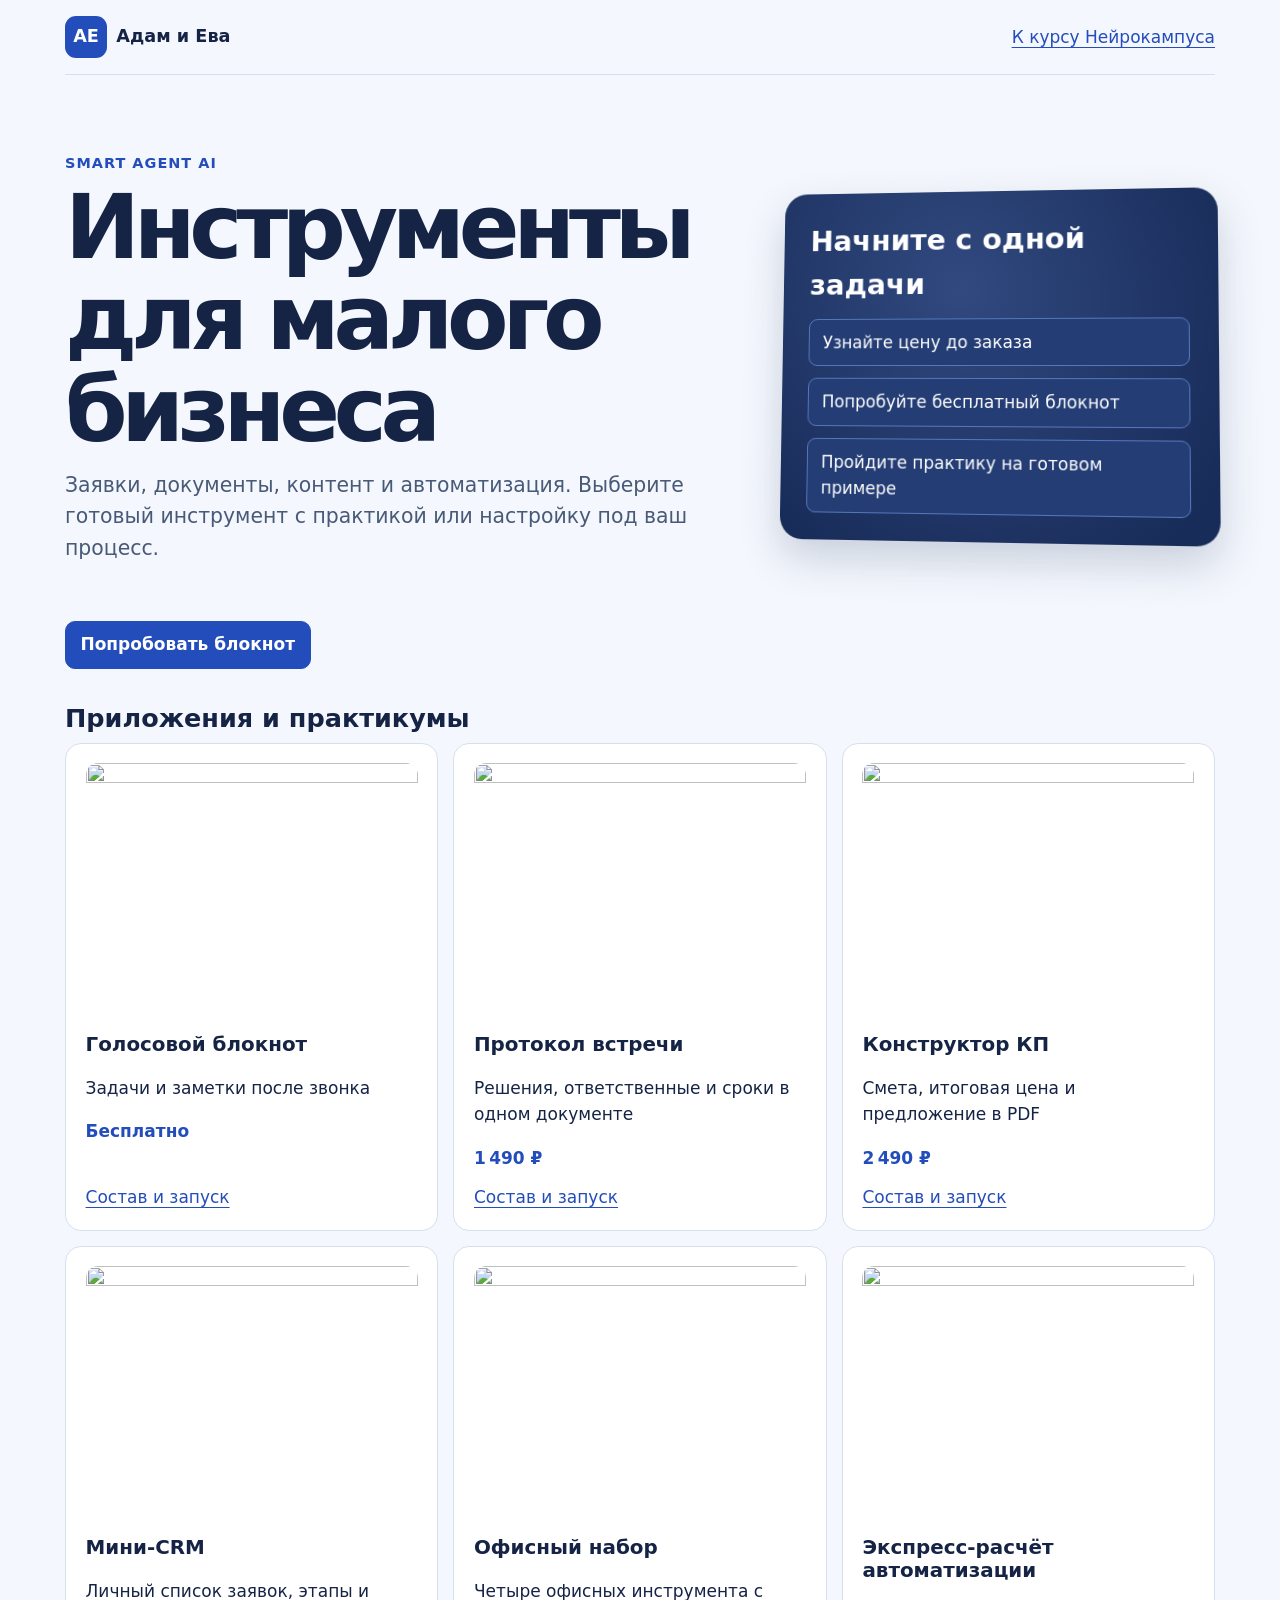
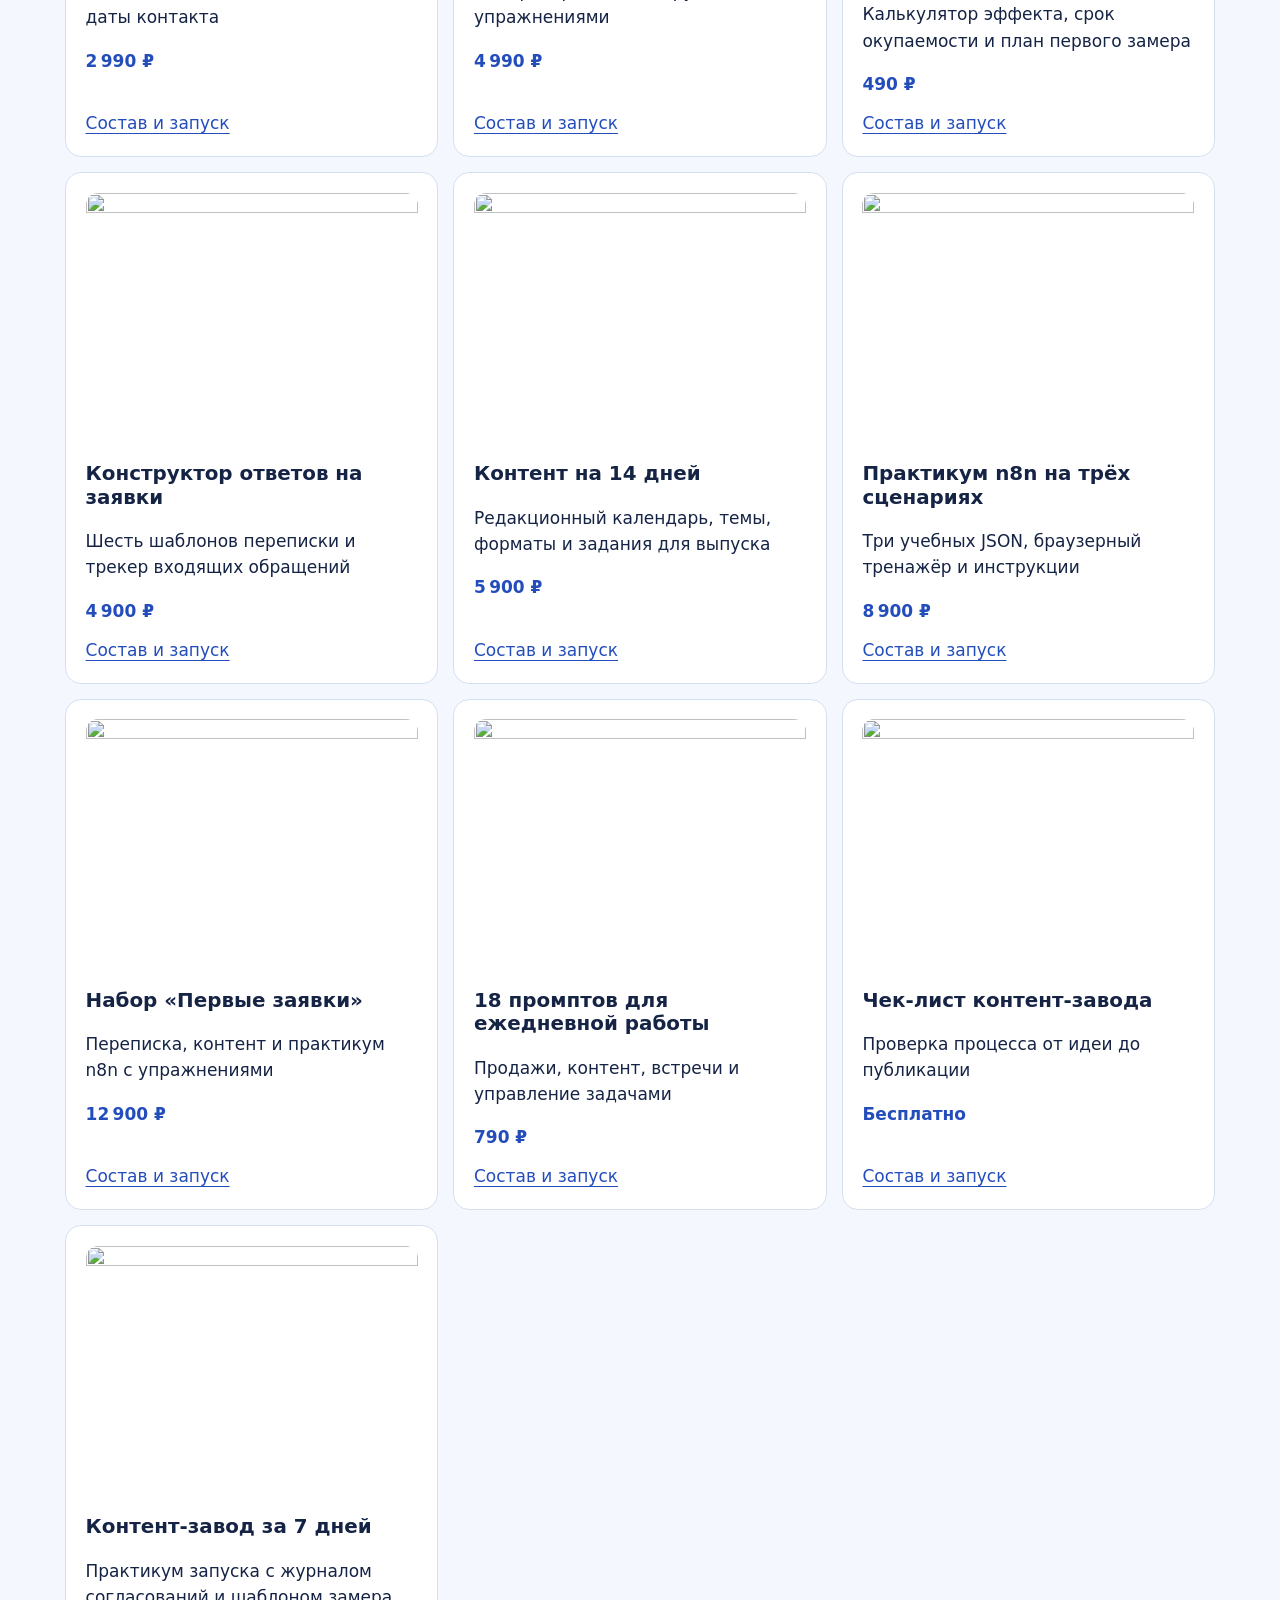
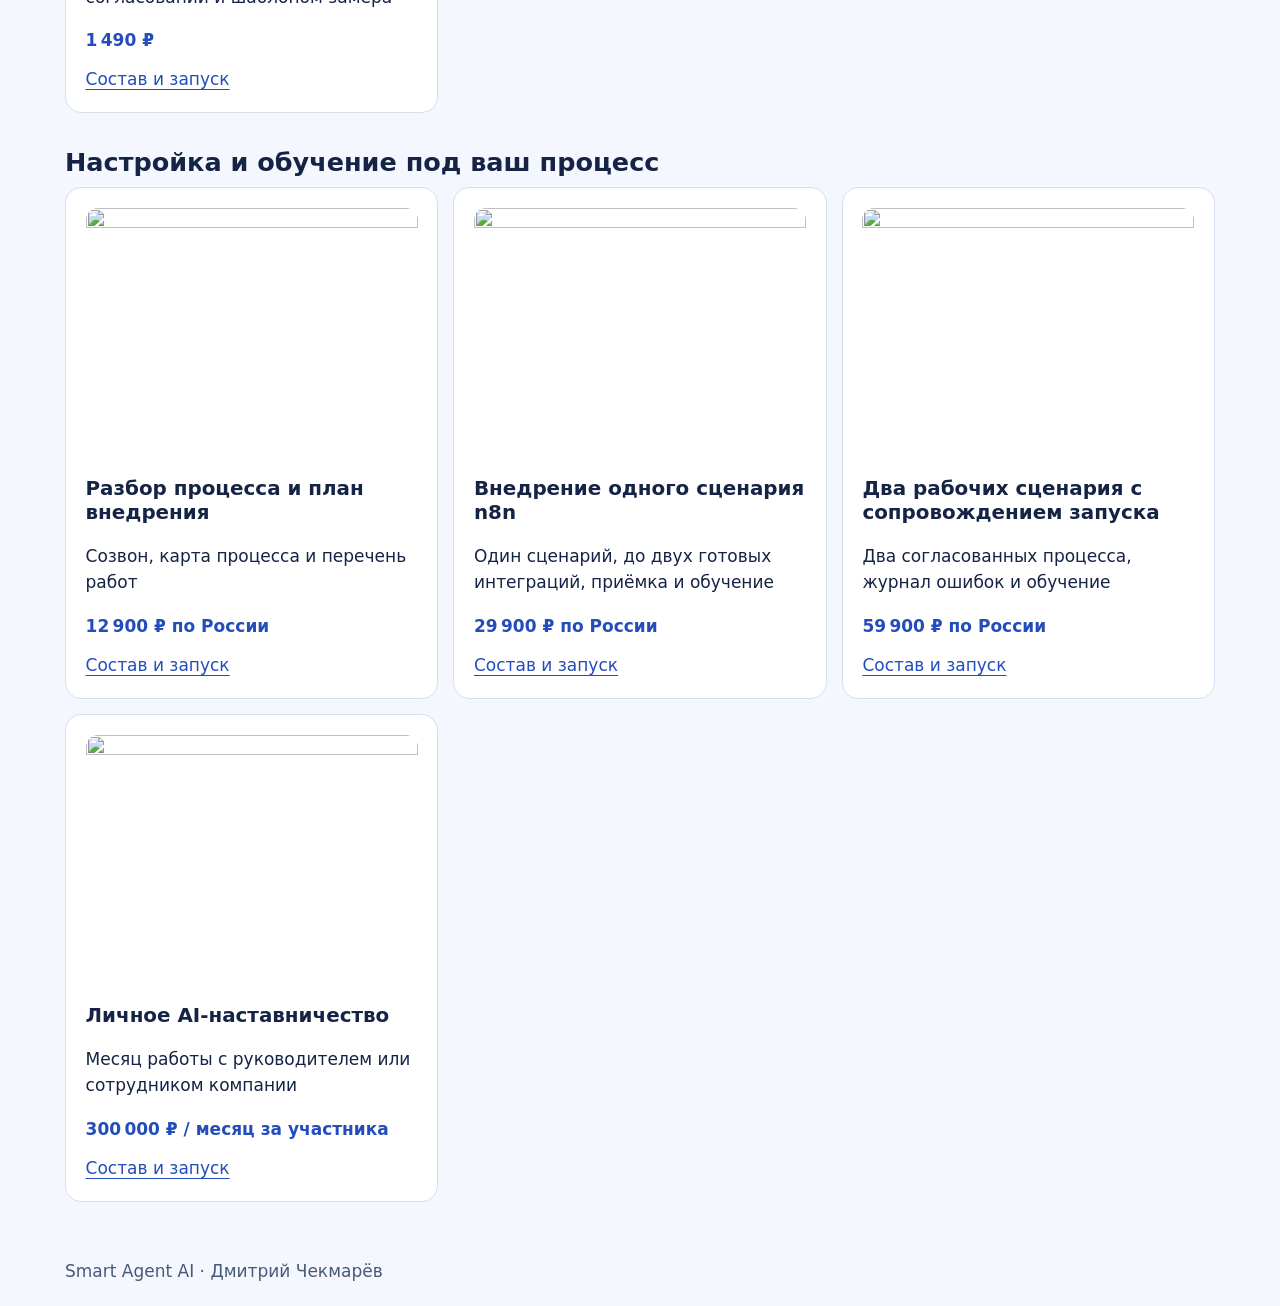
==== products/index.html @ 3881235f "Add Adam and Eva product catalog to Neurocampus" ====
<!doctype html><html lang="ru"><meta charset="utf-8"><meta name="viewport" content="width=device-width,initial-scale=1"><title>Каталог · Адам и Ева</title><meta name="description" content="Каталог · Smart Agent AI"><style>:root{color-scheme:light;--ink:#152345;--soft:#eff4fc;--muted:#485a77;--line:#d5e0ef;--brand:#244dbc;background:#f4f7fd;color:var(--ink);font:17px/1.55 system-ui,sans-serif}*{box-sizing:border-box}body{margin:0}main,header,footer{width:min(1150px,calc(100% - 2rem));margin:auto}header{min-height:75px;display:flex;justify-content:space-between;align-items:center;gap:1rem;border-bottom:1px solid var(--line)}.brand{font-size:1.04rem;font-weight:850;color:var(--ink);text-decoration:none}.logo{display:inline-grid;place-items:center;background:var(--brand);color:white;border-radius:11px;width:42px;height:42px;margin-right:.55rem}.hero{padding:clamp(2.1rem,6vw,5rem) 0 2rem;display:grid;grid-template-columns:1.55fr 1fr;gap:2rem;align-items:center}.eyebrow{color:var(--brand);font-size:.85rem;font-weight:800;letter-spacing:.07em}h1{font-size:clamp(2.5rem,7vw,5.5rem);letter-spacing:-.07em;line-height:1.02;margin:.45rem 0 .8rem}p{margin:.5rem 0 .8rem}.intro{font-size:1.2rem;color:var(--muted);max-width:670px}.visual{padding:1.6rem;border-radius:23px;background:#182c59;color:white;display:grid;gap:.7rem}.visual strong{font-size:1.7rem}.visual span{background:#243d75;border:1px solid #5477bb;padding:.6rem .8rem;border-radius:9px}.grid{display:grid;grid-template-columns:repeat(3,minmax(0,1fr));gap:.9rem}.card,.panel{background:white;border:1px solid var(--line);border-radius:16px;padding:1.15rem;min-width:0}.card{display:flex;flex-direction:column}.card a{margin-top:auto}.card .price{margin:.2rem 0 .75rem}h2,h3{line-height:1.18;margin:.35rem 0 .6rem}.price{font-weight:850;color:var(--brand)}.button,button{border:1px solid var(--brand);display:inline-block;padding:.58rem .85rem;border-radius:10px;background:var(--brand);color:white;text-decoration:none;cursor:pointer;font:inherit;font-weight:750}.button.light,button.light{background:white;color:var(--brand)}a{color:var(--brand);text-underline-offset:4px}button:focus-visible,a:focus-visible,input:focus-visible,textarea:focus-visible,select:focus-visible{outline:3px solid #6587e8;outline-offset:3px}.section{margin:2rem 0}.detail{display:grid;grid-template-columns:1.1fr .9fr;gap:1rem;align-items:start}.fields{display:grid;gap:.75rem}.fields label{display:grid;gap:.25rem;font-weight:700}input,select,textarea{font:inherit;border:1px solid #a4b6d4;border-radius:9px;padding:.55rem;color:var(--ink);width:100%;background:white}.fields textarea{min-height:170px}form button{margin-top:1rem}.overflow{overflow:auto}table{border-collapse:collapse;width:100%;margin:.65rem 0}th,td{text-align:left;border-bottom:1px solid var(--line);padding:.5rem;vertical-align:top}th{background:var(--soft)}pre{background:var(--soft);padding:1rem;white-space:pre-wrap;overflow-wrap:anywhere}.muted,footer{color:var(--muted)}footer{padding:1.3rem 0}li{margin:.35rem 0}.code{display:block;padding:.8rem;background:var(--soft);border-radius:8px;font-weight:750}.form-actions{display:flex;gap:.6rem;flex-wrap:wrap}img{max-width:100%}@media(max-width:820px){.grid{grid-template-columns:repeat(2,minmax(0,1fr))}.hero,.detail{grid-template-columns:1fr}.visual{max-width:500px}}@media(max-width:520px){.grid{grid-template-columns:1fr}header{font-size:.94rem}.hero{padding:1.5rem 0}.panel{padding:.9rem}}
.visual{position:relative;transform:perspective(850px) rotateY(-5deg) rotateX(3deg);box-shadow:0 18px 42px #253a6035;overflow:hidden}.visual::before{content:"";position:absolute;inset:-70% -35%;pointer-events:none;background:radial-gradient(ellipse at center,#81a6fb3d,transparent 55%);transform:rotate(-25deg) translateY(-10%);animation:glow 11s ease-in-out infinite alternate}.visual>*{position:relative}
@keyframes glow{to{transform:rotate(25deg) translateY(20%)}}
.card{transition:transform .28s cubic-bezier(.2,.7,.3,1),box-shadow .28s ease;transform-origin:center bottom}.card:hover,.card:focus-within{transform:perspective(950px) translateY(-6px) rotateX(1.5deg);box-shadow:0 15px 35px #18325722}.card img{transition:filter .28s ease}.card:hover img{filter:saturate(1.15)}
@media(prefers-reduced-motion:reduce){.card,.card img{transition:none}.visual::before{animation:none}.visual,.card:hover,.card:focus-within{transform:none}}
.cover{width:100%;height:auto;display:block;border-radius:12px;margin:0 0 .85rem}</style><header><a class="brand" href="https://adam-eva-products.dimachek777.chatgpt.site/"><span class="logo">АЕ</span>Адам и Ева</a><a href="../">К курсу Нейрокампуса</a></header><main><section class="hero"><div><div class="eyebrow">SMART AGENT AI</div><h1>Инструменты для малого бизнеса</h1><p class="intro">Заявки, документы, контент и автоматизация. Выберите готовый инструмент с практикой или настройку под ваш процесс.</p></div><aside class="visual"><strong>Начните с одной задачи</strong><span>Узнайте цену до заказа</span><span>Попробуйте бесплатный блокнот</span><span>Пройдите практику на готовом примере</span></aside></section><p><a class="button" href="https://adam-eva-products.dimachek777.chatgpt.site/voice/">Попробовать блокнот</a></p><section class="section"><h2>Приложения и практикумы</h2><div class="grid"><article class="card"><img class="cover" src="https://adam-eva-products.dimachek777.chatgpt.site/covers/AE01.jpg" alt="" width="480" height="360" loading="lazy"><h3>Голосовой блокнот</h3><p>Задачи и заметки после звонка</p><p class="price">Бесплатно</p><a href="https://adam-eva-products.dimachek777.chatgpt.site/voice/">Состав и запуск</a></article><article class="card"><img class="cover" src="https://adam-eva-products.dimachek777.chatgpt.site/covers/AE02.jpg" alt="" width="480" height="360" loading="lazy"><h3>Протокол встречи</h3><p>Решения, ответственные и сроки в одном документе</p><p class="price">1 490 ₽</p><a href="https://adam-eva-products.dimachek777.chatgpt.site/minutes/">Состав и запуск</a></article><article class="card"><img class="cover" src="https://adam-eva-products.dimachek777.chatgpt.site/covers/AE03.jpg" alt="" width="480" height="360" loading="lazy"><h3>Конструктор КП</h3><p>Смета, итоговая цена и предложение в PDF</p><p class="price">2 490 ₽</p><a href="https://adam-eva-products.dimachek777.chatgpt.site/proposal/">Состав и запуск</a></article><article class="card"><img class="cover" src="https://adam-eva-products.dimachek777.chatgpt.site/covers/AE04.jpg" alt="" width="480" height="360" loading="lazy"><h3>Мини-CRM</h3><p>Личный список заявок, этапы и даты контакта</p><p class="price">2 990 ₽</p><a href="https://adam-eva-products.dimachek777.chatgpt.site/crm/">Состав и запуск</a></article><article class="card"><img class="cover" src="https://adam-eva-products.dimachek777.chatgpt.site/covers/AE05.jpg" alt="" width="480" height="360" loading="lazy"><h3>Офисный набор</h3><p>Четыре офисных инструмента с упражнениями</p><p class="price">4 990 ₽</p><a href="https://adam-eva-products.dimachek777.chatgpt.site/office/">Состав и запуск</a></article><article class="card"><img class="cover" src="https://adam-eva-products.dimachek777.chatgpt.site/covers/AE06.jpg" alt="" width="480" height="360" loading="lazy"><h3>Экспресс-расчёт автоматизации</h3><p>Калькулятор эффекта, срок окупаемости и план первого замера</p><p class="price">490 ₽</p><a href="https://adam-eva-products.dimachek777.chatgpt.site/audit/">Состав и запуск</a></article><article class="card"><img class="cover" src="https://adam-eva-products.dimachek777.chatgpt.site/covers/AE07.jpg" alt="" width="480" height="360" loading="lazy"><h3>Конструктор ответов на заявки</h3><p>Шесть шаблонов переписки и трекер входящих обращений</p><p class="price">4 900 ₽</p><a href="https://adam-eva-products.dimachek777.chatgpt.site/sales/">Состав и запуск</a></article><article class="card"><img class="cover" src="https://adam-eva-products.dimachek777.chatgpt.site/covers/AE08.jpg" alt="" width="480" height="360" loading="lazy"><h3>Контент на 14 дней</h3><p>Редакционный календарь, темы, форматы и задания для выпуска</p><p class="price">5 900 ₽</p><a href="https://adam-eva-products.dimachek777.chatgpt.site/content/">Состав и запуск</a></article><article class="card"><img class="cover" src="https://adam-eva-products.dimachek777.chatgpt.site/covers/AE09.jpg" alt="" width="480" height="360" loading="lazy"><h3>Практикум n8n на трёх сценариях</h3><p>Три учебных JSON, браузерный тренажёр и инструкции</p><p class="price">8 900 ₽</p><a href="https://adam-eva-products.dimachek777.chatgpt.site/n8n/">Состав и запуск</a></article><article class="card"><img class="cover" src="https://adam-eva-products.dimachek777.chatgpt.site/covers/AE10.jpg" alt="" width="480" height="360" loading="lazy"><h3>Набор «Первые заявки»</h3><p>Переписка, контент и практикум n8n с упражнениями</p><p class="price">12 900 ₽</p><a href="https://adam-eva-products.dimachek777.chatgpt.site/growth/">Состав и запуск</a></article><article class="card"><img class="cover" src="https://adam-eva-products.dimachek777.chatgpt.site/covers/AE11.jpg" alt="" width="480" height="360" loading="lazy"><h3>18 промптов для ежедневной работы</h3><p>Продажи, контент, встречи и управление задачами</p><p class="price">790 ₽</p><a href="https://adam-eva-products.dimachek777.chatgpt.site/prompts/">Состав и запуск</a></article><article class="card"><img class="cover" src="https://adam-eva-products.dimachek777.chatgpt.site/covers/AE12.jpg" alt="" width="480" height="360" loading="lazy"><h3>Чек-лист контент-завода</h3><p>Проверка процесса от идеи до публикации</p><p class="price">Бесплатно</p><a href="https://adam-eva-products.dimachek777.chatgpt.site/checklist/">Состав и запуск</a></article><article class="card"><img class="cover" src="https://adam-eva-products.dimachek777.chatgpt.site/covers/AE13.jpg" alt="" width="480" height="360" loading="lazy"><h3>Контент-завод за 7 дней</h3><p>Практикум запуска с журналом согласований и шаблоном замера</p><p class="price">1 490 ₽</p><a href="https://adam-eva-products.dimachek777.chatgpt.site/factory/">Состав и запуск</a></article></div></section><section class="section"><h2>Настройка и обучение под ваш процесс</h2><div class="grid"><article class="card"><img class="cover" src="https://adam-eva-products.dimachek777.chatgpt.site/covers/S01.jpg" alt="" width="480" height="360" loading="lazy"><h3>Разбор процесса и план внедрения</h3><p>Созвон, карта процесса и перечень работ</p><p class="price">12 900 ₽ по России</p><a href="https://adam-eva-products.dimachek777.chatgpt.site/review/">Состав и запуск</a></article><article class="card"><img class="cover" src="https://adam-eva-products.dimachek777.chatgpt.site/covers/S02.jpg" alt="" width="480" height="360" loading="lazy"><h3>Внедрение одного сценария n8n</h3><p>Один сценарий, до двух готовых интеграций, приёмка и обучение</p><p class="price">29 900 ₽ по России</p><a href="https://adam-eva-products.dimachek777.chatgpt.site/setup/">Состав и запуск</a></article><article class="card"><img class="cover" src="https://adam-eva-products.dimachek777.chatgpt.site/covers/S03.jpg" alt="" width="480" height="360" loading="lazy"><h3>Два рабочих сценария с сопровождением запуска</h3><p>Два согласованных процесса, журнал ошибок и обучение</p><p class="price">59 900 ₽ по России</p><a href="https://adam-eva-products.dimachek777.chatgpt.site/system/">Состав и запуск</a></article><article class="card"><img class="cover" src="https://adam-eva-products.dimachek777.chatgpt.site/covers/S04.jpg" alt="" width="480" height="360" loading="lazy"><h3>Личное AI-наставничество</h3><p>Месяц работы с руководителем или сотрудником компании</p><p class="price">300 000 ₽ / месяц за участника</p><a href="https://adam-eva-products.dimachek777.chatgpt.site/mentorship/">Состав и запуск</a></article></div></section></main><footer>Smart Agent AI · Дмитрий Чекмарёв</footer><script></script></html>
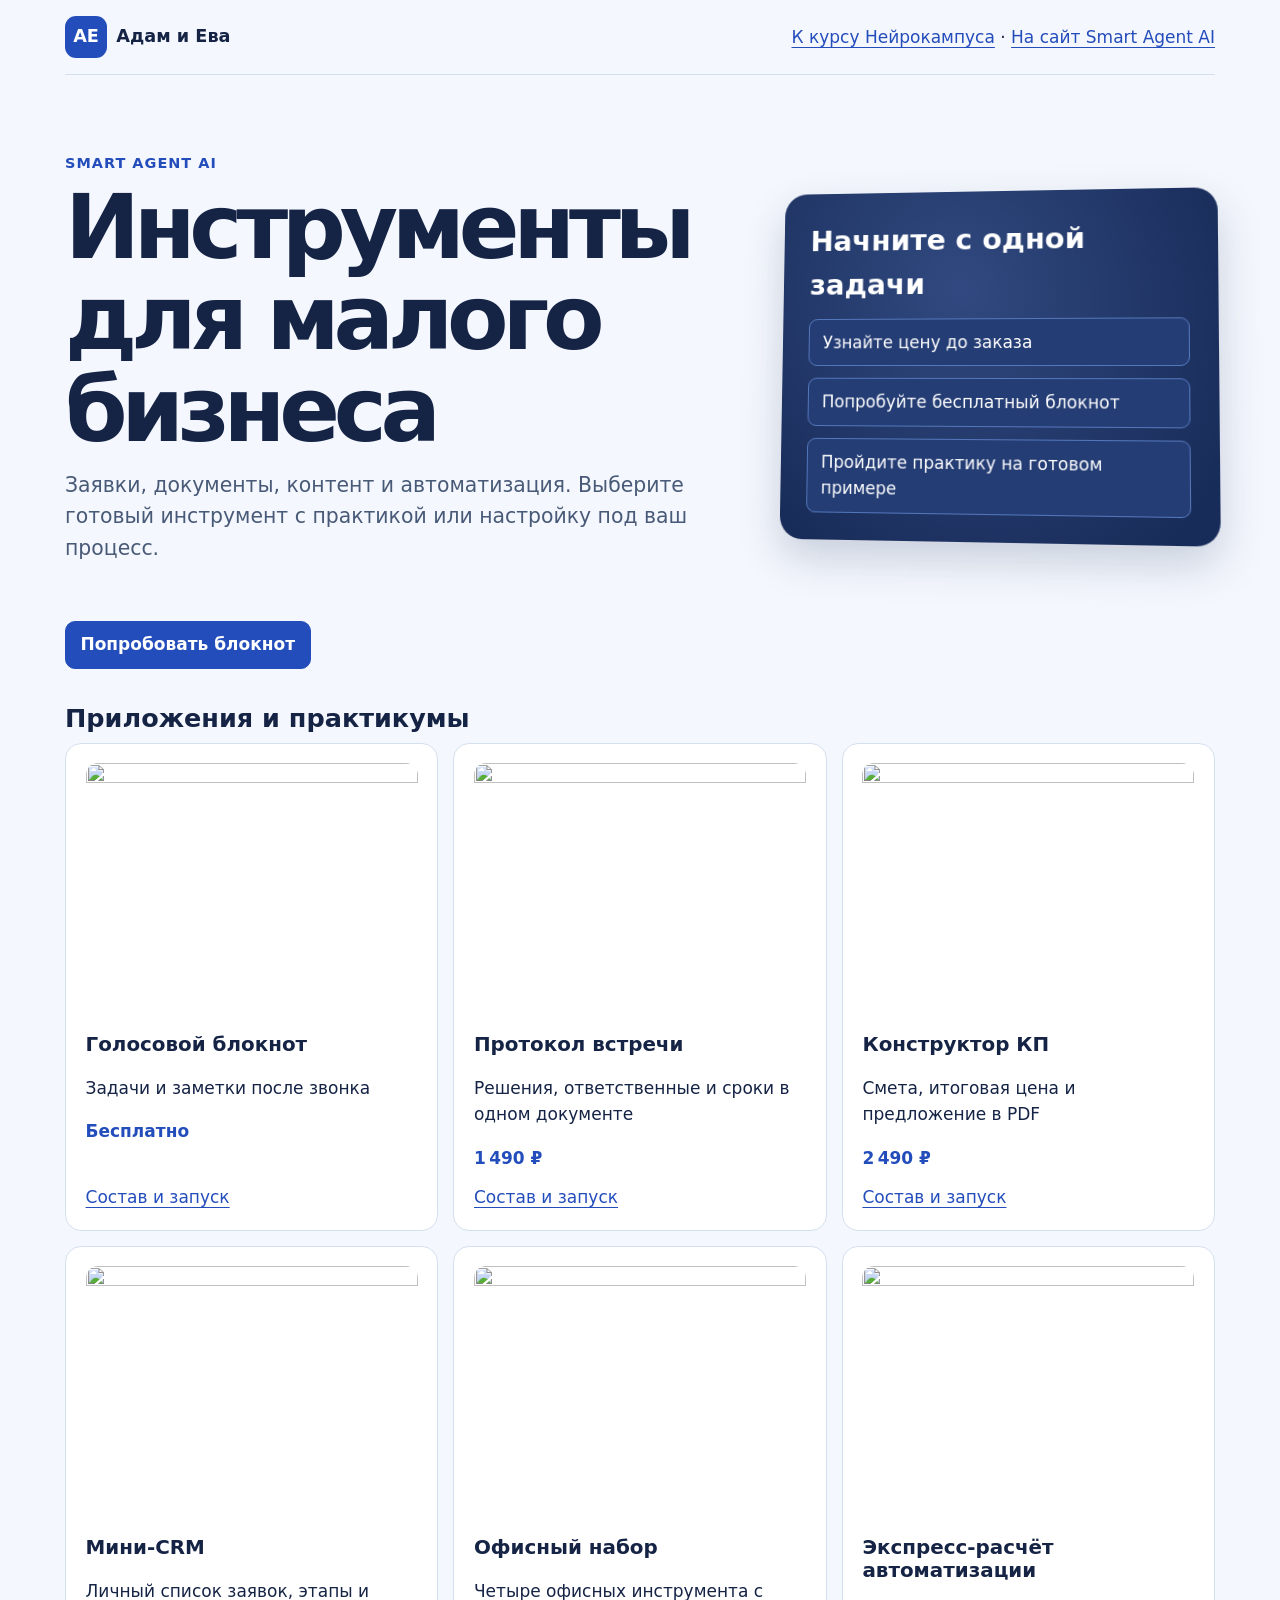
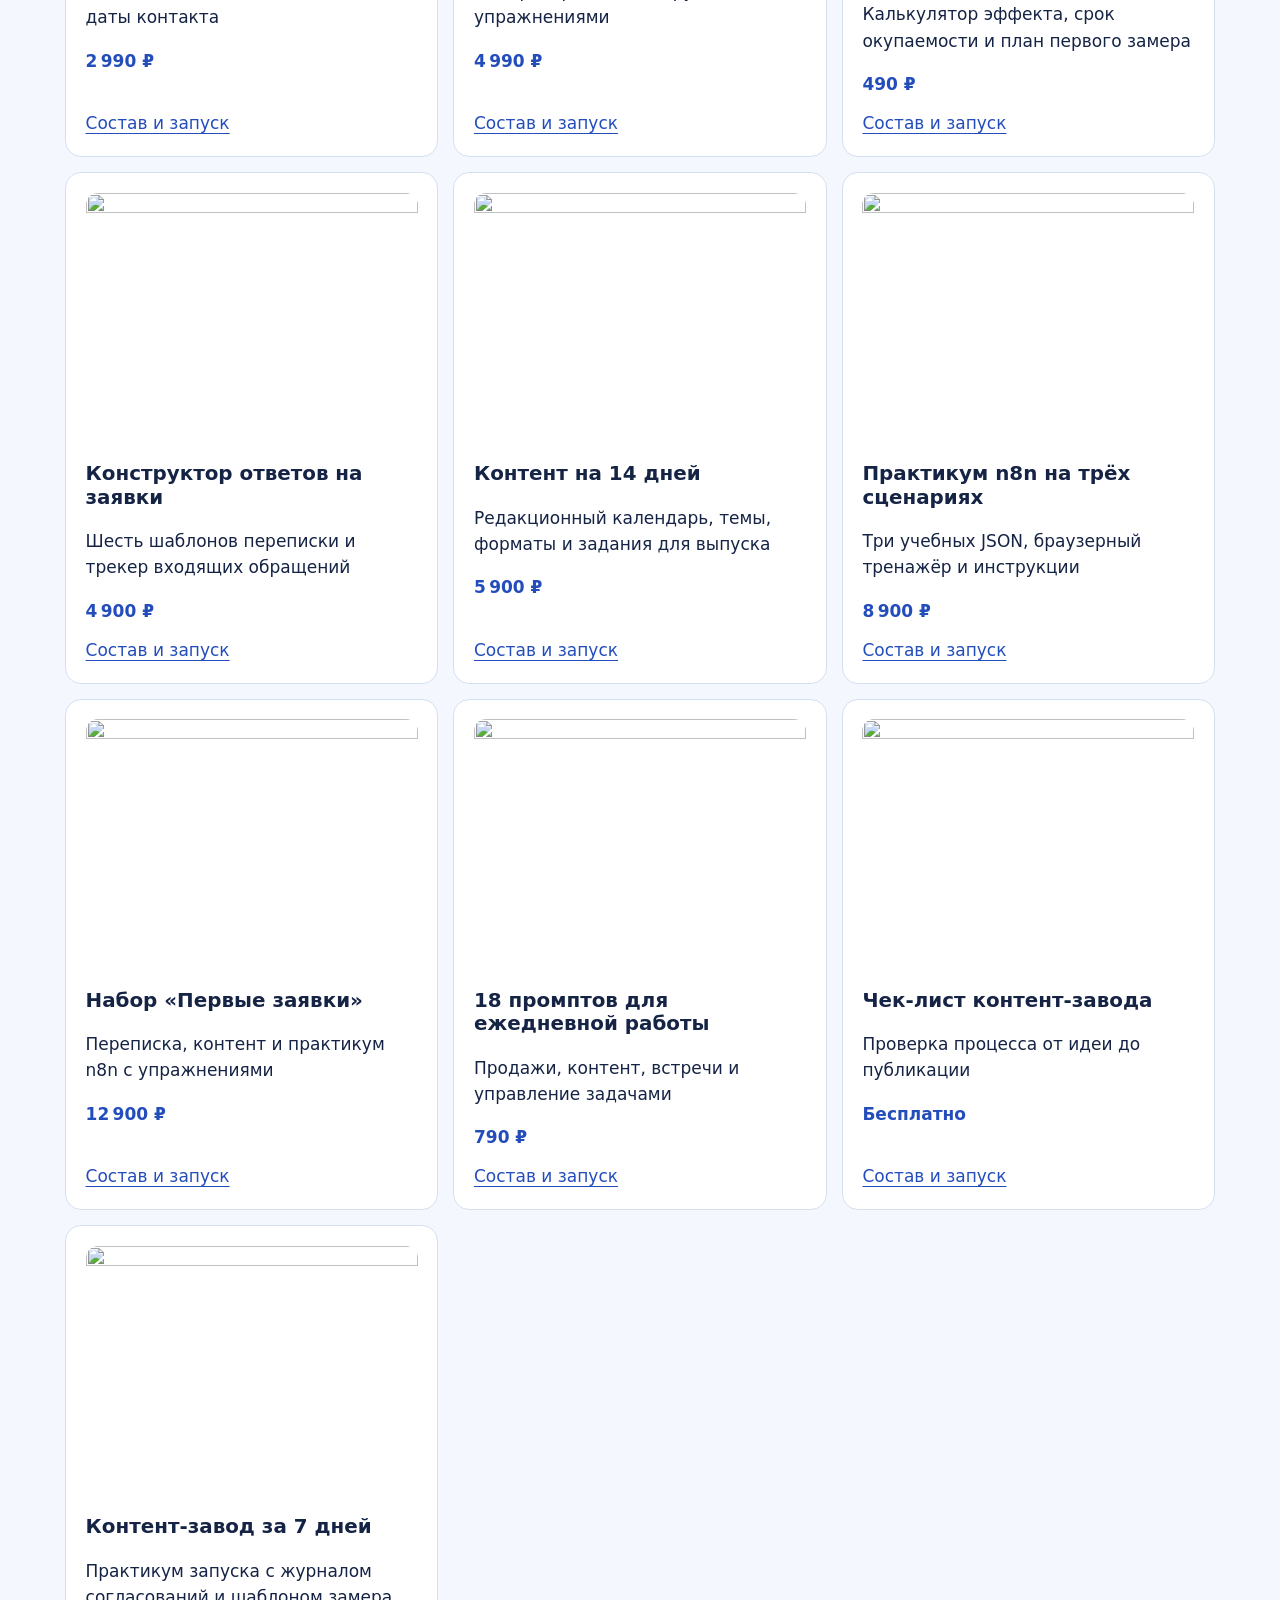
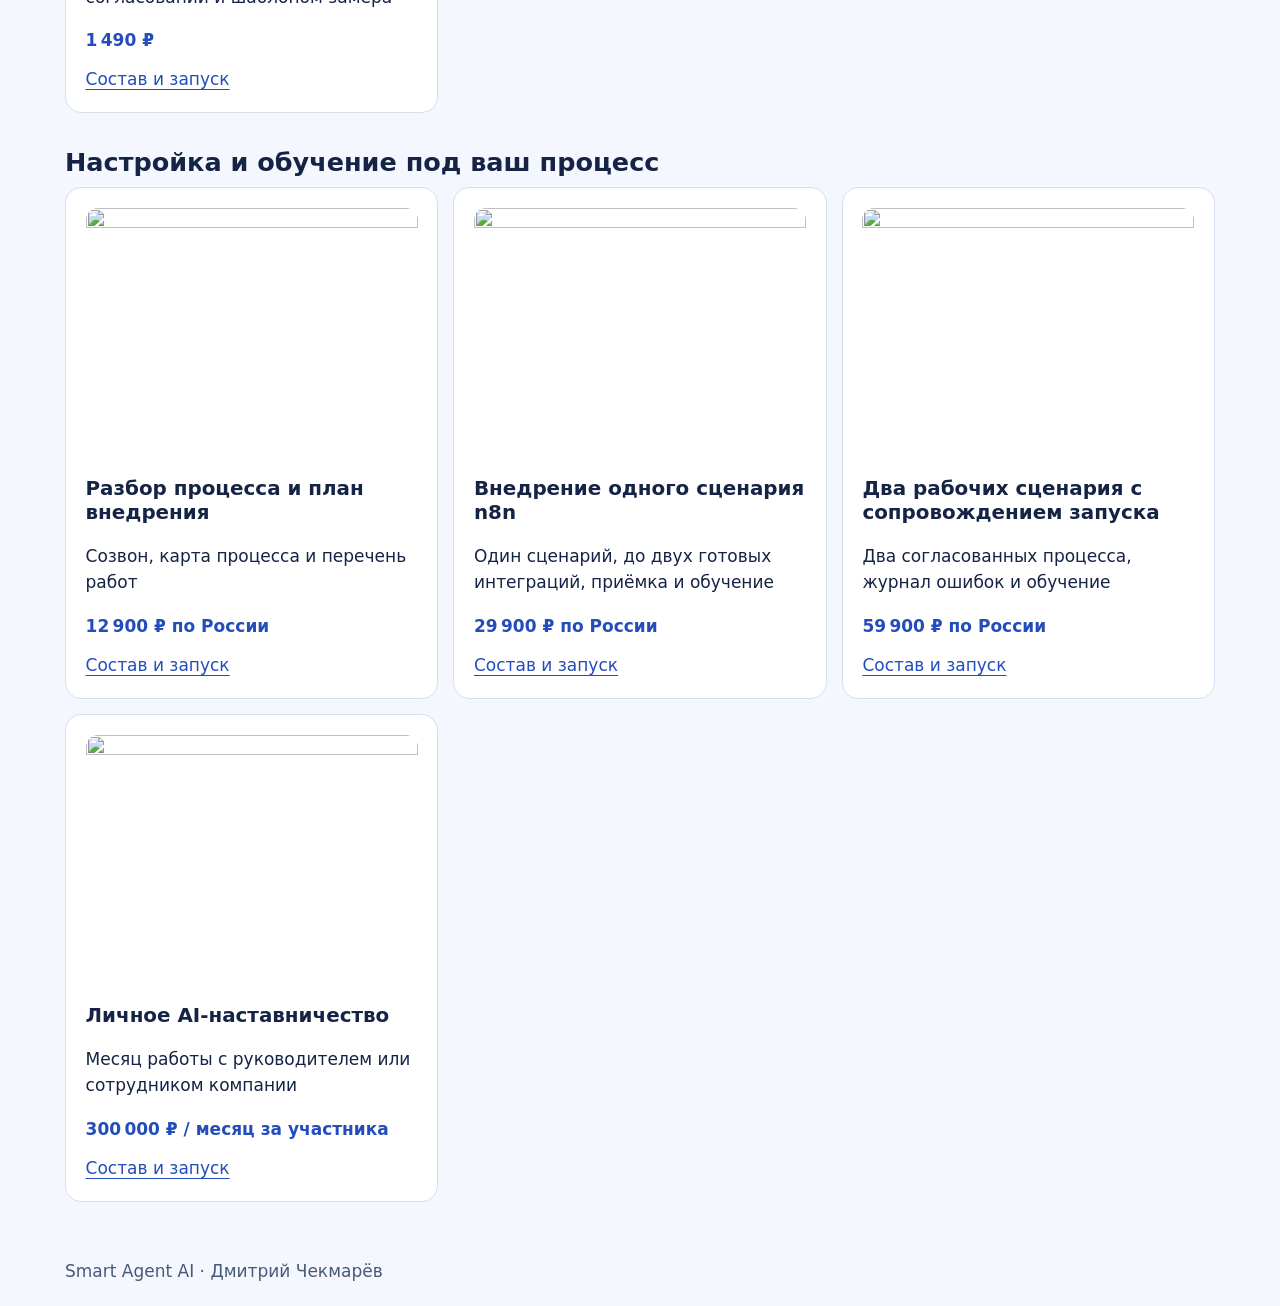
==== commit 53c46791: "Add Smart Agent AI return link to product catalog" ====
--- a/products/index.html
+++ b/products/index.html
@@ -3,4 +3,4 @@
 @keyframes glow{to{transform:rotate(25deg) translateY(20%)}}
 .card{transition:transform .28s cubic-bezier(.2,.7,.3,1),box-shadow .28s ease;transform-origin:center bottom}.card:hover,.card:focus-within{transform:perspective(950px) translateY(-6px) rotateX(1.5deg);box-shadow:0 15px 35px #18325722}.card img{transition:filter .28s ease}.card:hover img{filter:saturate(1.15)}
 @media(prefers-reduced-motion:reduce){.card,.card img{transition:none}.visual::before{animation:none}.visual,.card:hover,.card:focus-within{transform:none}}
-.cover{width:100%;height:auto;display:block;border-radius:12px;margin:0 0 .85rem}</style><header><a class="brand" href="https://adam-eva-products.dimachek777.chatgpt.site/"><span class="logo">АЕ</span>Адам и Ева</a><a href="../">К курсу Нейрокампуса</a></header><main><section class="hero"><div><div class="eyebrow">SMART AGENT AI</div><h1>Инструменты для малого бизнеса</h1><p class="intro">Заявки, документы, контент и автоматизация. Выберите готовый инструмент с практикой или настройку под ваш процесс.</p></div><aside class="visual"><strong>Начните с одной задачи</strong><span>Узнайте цену до заказа</span><span>Попробуйте бесплатный блокнот</span><span>Пройдите практику на готовом примере</span></aside></section><p><a class="button" href="https://adam-eva-products.dimachek777.chatgpt.site/voice/">Попробовать блокнот</a></p><section class="section"><h2>Приложения и практикумы</h2><div class="grid"><article class="card"><img class="cover" src="https://adam-eva-products.dimachek777.chatgpt.site/covers/AE01.jpg" alt="" width="480" height="360" loading="lazy"><h3>Голосовой блокнот</h3><p>Задачи и заметки после звонка</p><p class="price">Бесплатно</p><a href="https://adam-eva-products.dimachek777.chatgpt.site/voice/">Состав и запуск</a></article><article class="card"><img class="cover" src="https://adam-eva-products.dimachek777.chatgpt.site/covers/AE02.jpg" alt="" width="480" height="360" loading="lazy"><h3>Протокол встречи</h3><p>Решения, ответственные и сроки в одном документе</p><p class="price">1 490 ₽</p><a href="https://adam-eva-products.dimachek777.chatgpt.site/minutes/">Состав и запуск</a></article><article class="card"><img class="cover" src="https://adam-eva-products.dimachek777.chatgpt.site/covers/AE03.jpg" alt="" width="480" height="360" loading="lazy"><h3>Конструктор КП</h3><p>Смета, итоговая цена и предложение в PDF</p><p class="price">2 490 ₽</p><a href="https://adam-eva-products.dimachek777.chatgpt.site/proposal/">Состав и запуск</a></article><article class="card"><img class="cover" src="https://adam-eva-products.dimachek777.chatgpt.site/covers/AE04.jpg" alt="" width="480" height="360" loading="lazy"><h3>Мини-CRM</h3><p>Личный список заявок, этапы и даты контакта</p><p class="price">2 990 ₽</p><a href="https://adam-eva-products.dimachek777.chatgpt.site/crm/">Состав и запуск</a></article><article class="card"><img class="cover" src="https://adam-eva-products.dimachek777.chatgpt.site/covers/AE05.jpg" alt="" width="480" height="360" loading="lazy"><h3>Офисный набор</h3><p>Четыре офисных инструмента с упражнениями</p><p class="price">4 990 ₽</p><a href="https://adam-eva-products.dimachek777.chatgpt.site/office/">Состав и запуск</a></article><article class="card"><img class="cover" src="https://adam-eva-products.dimachek777.chatgpt.site/covers/AE06.jpg" alt="" width="480" height="360" loading="lazy"><h3>Экспресс-расчёт автоматизации</h3><p>Калькулятор эффекта, срок окупаемости и план первого замера</p><p class="price">490 ₽</p><a href="https://adam-eva-products.dimachek777.chatgpt.site/audit/">Состав и запуск</a></article><article class="card"><img class="cover" src="https://adam-eva-products.dimachek777.chatgpt.site/covers/AE07.jpg" alt="" width="480" height="360" loading="lazy"><h3>Конструктор ответов на заявки</h3><p>Шесть шаблонов переписки и трекер входящих обращений</p><p class="price">4 900 ₽</p><a href="https://adam-eva-products.dimachek777.chatgpt.site/sales/">Состав и запуск</a></article><article class="card"><img class="cover" src="https://adam-eva-products.dimachek777.chatgpt.site/covers/AE08.jpg" alt="" width="480" height="360" loading="lazy"><h3>Контент на 14 дней</h3><p>Редакционный календарь, темы, форматы и задания для выпуска</p><p class="price">5 900 ₽</p><a href="https://adam-eva-products.dimachek777.chatgpt.site/content/">Состав и запуск</a></article><article class="card"><img class="cover" src="https://adam-eva-products.dimachek777.chatgpt.site/covers/AE09.jpg" alt="" width="480" height="360" loading="lazy"><h3>Практикум n8n на трёх сценариях</h3><p>Три учебных JSON, браузерный тренажёр и инструкции</p><p class="price">8 900 ₽</p><a href="https://adam-eva-products.dimachek777.chatgpt.site/n8n/">Состав и запуск</a></article><article class="card"><img class="cover" src="https://adam-eva-products.dimachek777.chatgpt.site/covers/AE10.jpg" alt="" width="480" height="360" loading="lazy"><h3>Набор «Первые заявки»</h3><p>Переписка, контент и практикум n8n с упражнениями</p><p class="price">12 900 ₽</p><a href="https://adam-eva-products.dimachek777.chatgpt.site/growth/">Состав и запуск</a></article><article class="card"><img class="cover" src="https://adam-eva-products.dimachek777.chatgpt.site/covers/AE11.jpg" alt="" width="480" height="360" loading="lazy"><h3>18 промптов для ежедневной работы</h3><p>Продажи, контент, встречи и управление задачами</p><p class="price">790 ₽</p><a href="https://adam-eva-products.dimachek777.chatgpt.site/prompts/">Состав и запуск</a></article><article class="card"><img class="cover" src="https://adam-eva-products.dimachek777.chatgpt.site/covers/AE12.jpg" alt="" width="480" height="360" loading="lazy"><h3>Чек-лист контент-завода</h3><p>Проверка процесса от идеи до публикации</p><p class="price">Бесплатно</p><a href="https://adam-eva-products.dimachek777.chatgpt.site/checklist/">Состав и запуск</a></article><article class="card"><img class="cover" src="https://adam-eva-products.dimachek777.chatgpt.site/covers/AE13.jpg" alt="" width="480" height="360" loading="lazy"><h3>Контент-завод за 7 дней</h3><p>Практикум запуска с журналом согласований и шаблоном замера</p><p class="price">1 490 ₽</p><a href="https://adam-eva-products.dimachek777.chatgpt.site/factory/">Состав и запуск</a></article></div></section><section class="section"><h2>Настройка и обучение под ваш процесс</h2><div class="grid"><article class="card"><img class="cover" src="https://adam-eva-products.dimachek777.chatgpt.site/covers/S01.jpg" alt="" width="480" height="360" loading="lazy"><h3>Разбор процесса и план внедрения</h3><p>Созвон, карта процесса и перечень работ</p><p class="price">12 900 ₽ по России</p><a href="https://adam-eva-products.dimachek777.chatgpt.site/review/">Состав и запуск</a></article><article class="card"><img class="cover" src="https://adam-eva-products.dimachek777.chatgpt.site/covers/S02.jpg" alt="" width="480" height="360" loading="lazy"><h3>Внедрение одного сценария n8n</h3><p>Один сценарий, до двух готовых интеграций, приёмка и обучение</p><p class="price">29 900 ₽ по России</p><a href="https://adam-eva-products.dimachek777.chatgpt.site/setup/">Состав и запуск</a></article><article class="card"><img class="cover" src="https://adam-eva-products.dimachek777.chatgpt.site/covers/S03.jpg" alt="" width="480" height="360" loading="lazy"><h3>Два рабочих сценария с сопровождением запуска</h3><p>Два согласованных процесса, журнал ошибок и обучение</p><p class="price">59 900 ₽ по России</p><a href="https://adam-eva-products.dimachek777.chatgpt.site/system/">Состав и запуск</a></article><article class="card"><img class="cover" src="https://adam-eva-products.dimachek777.chatgpt.site/covers/S04.jpg" alt="" width="480" height="360" loading="lazy"><h3>Личное AI-наставничество</h3><p>Месяц работы с руководителем или сотрудником компании</p><p class="price">300 000 ₽ / месяц за участника</p><a href="https://adam-eva-products.dimachek777.chatgpt.site/mentorship/">Состав и запуск</a></article></div></section></main><footer>Smart Agent AI · Дмитрий Чекмарёв</footer><script></script></html>+.cover{width:100%;height:auto;display:block;border-radius:12px;margin:0 0 .85rem}</style><header><a class="brand" href="https://adam-eva-products.dimachek777.chatgpt.site/"><span class="logo">АЕ</span>Адам и Ева</a><span><a href="../">К курсу Нейрокампуса</a> · <a href="https://smart-agent-ai.ru/">На сайт Smart Agent AI</a></span></header><main><section class="hero"><div><div class="eyebrow">SMART AGENT AI</div><h1>Инструменты для малого бизнеса</h1><p class="intro">Заявки, документы, контент и автоматизация. Выберите готовый инструмент с практикой или настройку под ваш процесс.</p></div><aside class="visual"><strong>Начните с одной задачи</strong><span>Узнайте цену до заказа</span><span>Попробуйте бесплатный блокнот</span><span>Пройдите практику на готовом примере</span></aside></section><p><a class="button" href="https://adam-eva-products.dimachek777.chatgpt.site/voice/">Попробовать блокнот</a></p><section class="section"><h2>Приложения и практикумы</h2><div class="grid"><article class="card"><img class="cover" src="https://adam-eva-products.dimachek777.chatgpt.site/covers/AE01.jpg" alt="" width="480" height="360" loading="lazy"><h3>Голосовой блокнот</h3><p>Задачи и заметки после звонка</p><p class="price">Бесплатно</p><a href="https://adam-eva-products.dimachek777.chatgpt.site/voice/">Состав и запуск</a></article><article class="card"><img class="cover" src="https://adam-eva-products.dimachek777.chatgpt.site/covers/AE02.jpg" alt="" width="480" height="360" loading="lazy"><h3>Протокол встречи</h3><p>Решения, ответственные и сроки в одном документе</p><p class="price">1 490 ₽</p><a href="https://adam-eva-products.dimachek777.chatgpt.site/minutes/">Состав и запуск</a></article><article class="card"><img class="cover" src="https://adam-eva-products.dimachek777.chatgpt.site/covers/AE03.jpg" alt="" width="480" height="360" loading="lazy"><h3>Конструктор КП</h3><p>Смета, итоговая цена и предложение в PDF</p><p class="price">2 490 ₽</p><a href="https://adam-eva-products.dimachek777.chatgpt.site/proposal/">Состав и запуск</a></article><article class="card"><img class="cover" src="https://adam-eva-products.dimachek777.chatgpt.site/covers/AE04.jpg" alt="" width="480" height="360" loading="lazy"><h3>Мини-CRM</h3><p>Личный список заявок, этапы и даты контакта</p><p class="price">2 990 ₽</p><a href="https://adam-eva-products.dimachek777.chatgpt.site/crm/">Состав и запуск</a></article><article class="card"><img class="cover" src="https://adam-eva-products.dimachek777.chatgpt.site/covers/AE05.jpg" alt="" width="480" height="360" loading="lazy"><h3>Офисный набор</h3><p>Четыре офисных инструмента с упражнениями</p><p class="price">4 990 ₽</p><a href="https://adam-eva-products.dimachek777.chatgpt.site/office/">Состав и запуск</a></article><article class="card"><img class="cover" src="https://adam-eva-products.dimachek777.chatgpt.site/covers/AE06.jpg" alt="" width="480" height="360" loading="lazy"><h3>Экспресс-расчёт автоматизации</h3><p>Калькулятор эффекта, срок окупаемости и план первого замера</p><p class="price">490 ₽</p><a href="https://adam-eva-products.dimachek777.chatgpt.site/audit/">Состав и запуск</a></article><article class="card"><img class="cover" src="https://adam-eva-products.dimachek777.chatgpt.site/covers/AE07.jpg" alt="" width="480" height="360" loading="lazy"><h3>Конструктор ответов на заявки</h3><p>Шесть шаблонов переписки и трекер входящих обращений</p><p class="price">4 900 ₽</p><a href="https://adam-eva-products.dimachek777.chatgpt.site/sales/">Состав и запуск</a></article><article class="card"><img class="cover" src="https://adam-eva-products.dimachek777.chatgpt.site/covers/AE08.jpg" alt="" width="480" height="360" loading="lazy"><h3>Контент на 14 дней</h3><p>Редакционный календарь, темы, форматы и задания для выпуска</p><p class="price">5 900 ₽</p><a href="https://adam-eva-products.dimachek777.chatgpt.site/content/">Состав и запуск</a></article><article class="card"><img class="cover" src="https://adam-eva-products.dimachek777.chatgpt.site/covers/AE09.jpg" alt="" width="480" height="360" loading="lazy"><h3>Практикум n8n на трёх сценариях</h3><p>Три учебных JSON, браузерный тренажёр и инструкции</p><p class="price">8 900 ₽</p><a href="https://adam-eva-products.dimachek777.chatgpt.site/n8n/">Состав и запуск</a></article><article class="card"><img class="cover" src="https://adam-eva-products.dimachek777.chatgpt.site/covers/AE10.jpg" alt="" width="480" height="360" loading="lazy"><h3>Набор «Первые заявки»</h3><p>Переписка, контент и практикум n8n с упражнениями</p><p class="price">12 900 ₽</p><a href="https://adam-eva-products.dimachek777.chatgpt.site/growth/">Состав и запуск</a></article><article class="card"><img class="cover" src="https://adam-eva-products.dimachek777.chatgpt.site/covers/AE11.jpg" alt="" width="480" height="360" loading="lazy"><h3>18 промптов для ежедневной работы</h3><p>Продажи, контент, встречи и управление задачами</p><p class="price">790 ₽</p><a href="https://adam-eva-products.dimachek777.chatgpt.site/prompts/">Состав и запуск</a></article><article class="card"><img class="cover" src="https://adam-eva-products.dimachek777.chatgpt.site/covers/AE12.jpg" alt="" width="480" height="360" loading="lazy"><h3>Чек-лист контент-завода</h3><p>Проверка процесса от идеи до публикации</p><p class="price">Бесплатно</p><a href="https://adam-eva-products.dimachek777.chatgpt.site/checklist/">Состав и запуск</a></article><article class="card"><img class="cover" src="https://adam-eva-products.dimachek777.chatgpt.site/covers/AE13.jpg" alt="" width="480" height="360" loading="lazy"><h3>Контент-завод за 7 дней</h3><p>Практикум запуска с журналом согласований и шаблоном замера</p><p class="price">1 490 ₽</p><a href="https://adam-eva-products.dimachek777.chatgpt.site/factory/">Состав и запуск</a></article></div></section><section class="section"><h2>Настройка и обучение под ваш процесс</h2><div class="grid"><article class="card"><img class="cover" src="https://adam-eva-products.dimachek777.chatgpt.site/covers/S01.jpg" alt="" width="480" height="360" loading="lazy"><h3>Разбор процесса и план внедрения</h3><p>Созвон, карта процесса и перечень работ</p><p class="price">12 900 ₽ по России</p><a href="https://adam-eva-products.dimachek777.chatgpt.site/review/">Состав и запуск</a></article><article class="card"><img class="cover" src="https://adam-eva-products.dimachek777.chatgpt.site/covers/S02.jpg" alt="" width="480" height="360" loading="lazy"><h3>Внедрение одного сценария n8n</h3><p>Один сценарий, до двух готовых интеграций, приёмка и обучение</p><p class="price">29 900 ₽ по России</p><a href="https://adam-eva-products.dimachek777.chatgpt.site/setup/">Состав и запуск</a></article><article class="card"><img class="cover" src="https://adam-eva-products.dimachek777.chatgpt.site/covers/S03.jpg" alt="" width="480" height="360" loading="lazy"><h3>Два рабочих сценария с сопровождением запуска</h3><p>Два согласованных процесса, журнал ошибок и обучение</p><p class="price">59 900 ₽ по России</p><a href="https://adam-eva-products.dimachek777.chatgpt.site/system/">Состав и запуск</a></article><article class="card"><img class="cover" src="https://adam-eva-products.dimachek777.chatgpt.site/covers/S04.jpg" alt="" width="480" height="360" loading="lazy"><h3>Личное AI-наставничество</h3><p>Месяц работы с руководителем или сотрудником компании</p><p class="price">300 000 ₽ / месяц за участника</p><a href="https://adam-eva-products.dimachek777.chatgpt.site/mentorship/">Состав и запуск</a></article></div></section></main><footer>Smart Agent AI · Дмитрий Чекмарёв</footer><script></script></html>
